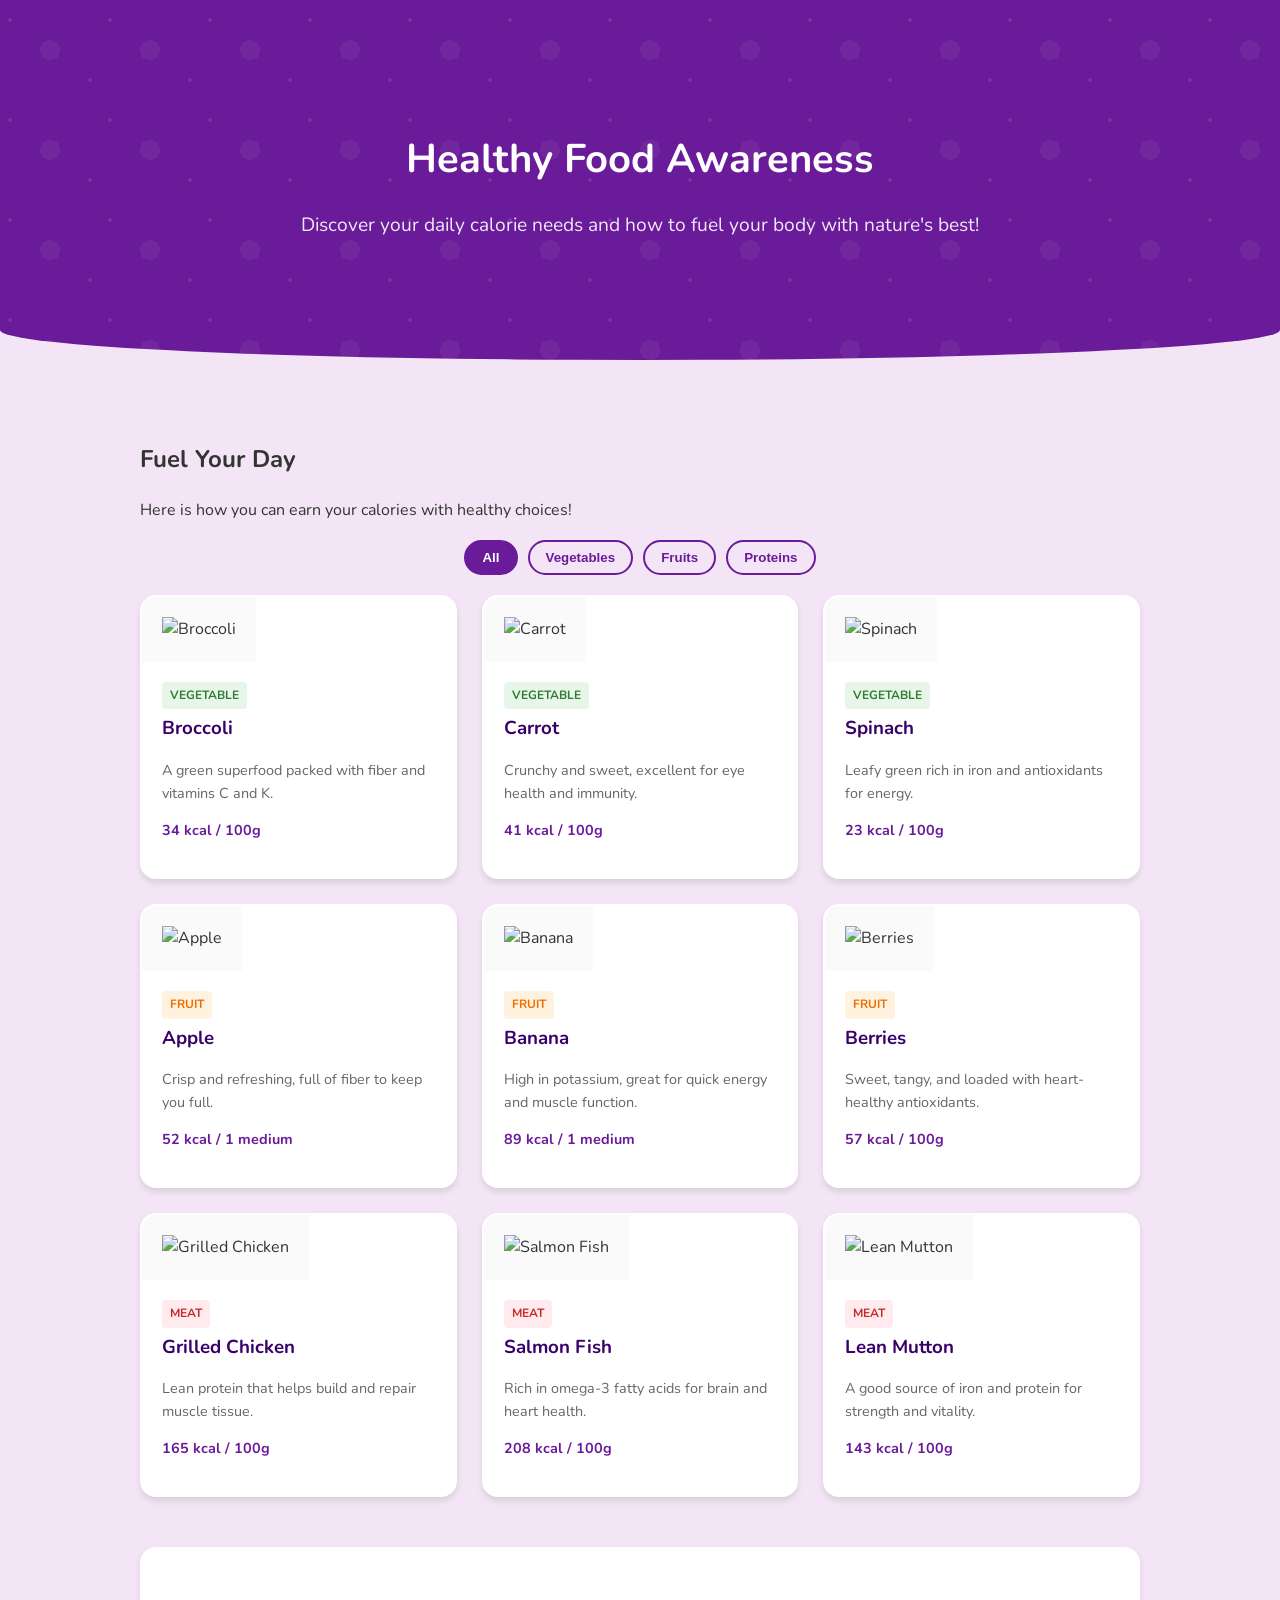
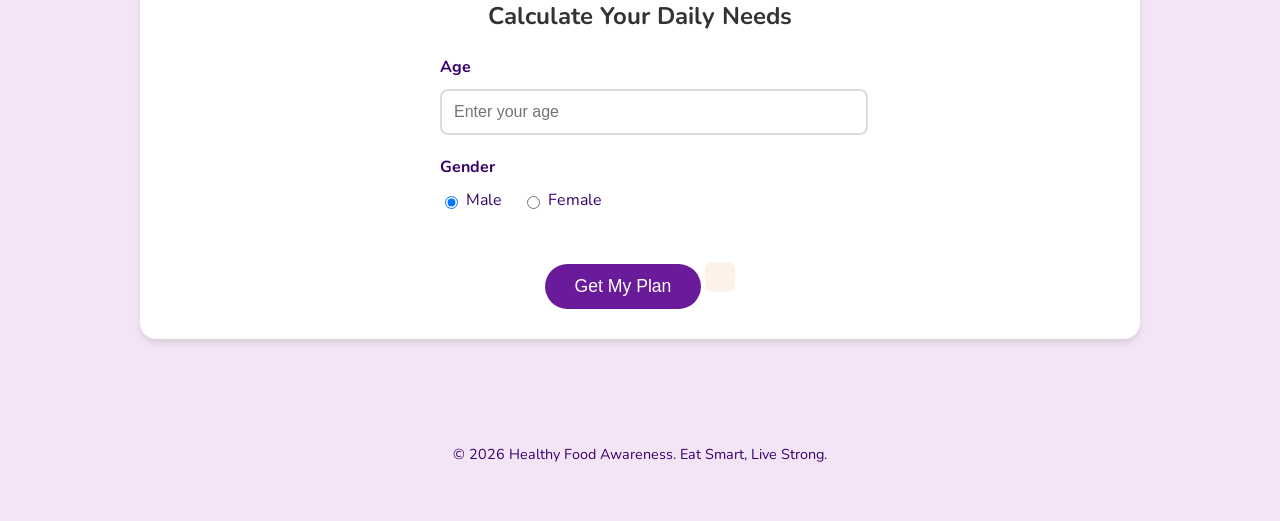
==== index.html @ bdfd3078 "first commit" ====
<!DOCTYPE html>
<html lang="en">

<head>
    <meta charset="UTF-8">
    <meta name="viewport" content="width=device-width, initial-scale=1.0">
    <title>Healthy Food Awareness</title>
    <link rel="stylesheet" href="style.css">
    <link href="https://fonts.googleapis.com/css2?family=Nunito:wght@400;700&display=swap" rel="stylesheet">
</head>

<body>

    <header class="hero">
        <div class="container">
            <h1>Healthy Food Awareness</h1>
            <p>Discover your daily calorie needs and how to fuel your body with nature's best!</p>
        </div>
    </header>

    <main class="container">

        <!-- Food Gallery Section (Awareness First) -->
        <section id="food-gallery">
            <h2>Fuel Your Day</h2>
            <p>Here is how you can earn your calories with healthy choices!</p>

            <div class="tabs">
                <button class="tab-btn active" data-category="all">All</button>
                <button class="tab-btn" data-category="vegetable">Vegetables</button>
                <button class="tab-btn" data-category="fruit">Fruits</button>
                <button class="tab-btn" data-category="meat">Proteins</button>
            </div>

            <div class="food-grid" id="food-grid">
                <!-- Food items will be injected here by JS -->
            </div>
        </section>

        <!-- Calculator Section -->
        <section id="calculator" class="card" style="margin-top: 50px;">
            <h2>Calculate Your Daily Needs</h2>
            <div class="form-group">
                <label for="age">Age</label>
                <input type="number" id="age" placeholder="Enter your age" min="1" max="120">
            </div>
            <div class="form-group">
                <label>Gender</label>
                <div class="gender-options">
                    <label class="radio-label">
                        <input type="radio" name="gender" value="male" checked> Male
                    </label>
                    <label class="radio-label">
                        <input type="radio" name="gender" value="female"> Female
                    </label>
                </div>
            </div>
            <button id="calculate-btn">Get My Plan</button>
            <div id="result-message" class="hidden"></div>
        </section>
    </main>

    <footer>
        <p>&copy; 2026 Healthy Food Awareness. Eat Smart, Live Strong.</p>
    </footer>

    <script src="script.js"></script>
</body>

</html>
---- style.css ----
:root {
    --primary-color: #6A1B9A;
    /* Purple */
    --primary-light: #9c4dcc;
    --primary-dark: #38006b;
    --secondary-color: #FFC107;
    /* Amber for accents */
    --bg-color: #F3E5F5;
    /* Light Purple Mist */
    --white: #ffffff;
    --text-color: #333;
    --card-shadow: 0 4px 6px rgba(0, 0, 0, 0.1);
    --radius: 16px;
}

body {
    font-family: 'Nunito', sans-serif;
    background-color: var(--bg-color);
    color: var(--text-color);
    margin: 0;
    padding: 0;
    line-height: 1.6;
}

.container {
    max-width: 1000px;
    margin: 0 auto;
    padding: 20px;
}

/* Hero Section */
.hero {
    background-color: var(--primary-color);
    background-image:
        radial-gradient(circle at 10% 20%, rgba(255, 255, 255, 0.1) 0%, rgba(255, 255, 255, 0.1) 2px, transparent 2px),
        radial-gradient(circle at 90% 80%, rgba(255, 255, 255, 0.1) 0%, rgba(255, 255, 255, 0.1) 2px, transparent 2px),
        radial-gradient(circle at 50% 50%, rgba(255, 255, 255, 0.05) 0%, rgba(255, 255, 255, 0.05) 10px, transparent 10px);
    background-size: 100px 100px;
    color: var(--white);
    text-align: center;
    padding: 80px 20px;
    border-bottom-left-radius: 50% 30px;
    border-bottom-right-radius: 50% 30px;
    margin-bottom: 40px;
    position: relative;
    overflow: hidden;
}

.hero h1 {
    font-size: 2.5rem;
    margin-bottom: 10px;
}

.hero p {
    font-size: 1.2rem;
    opacity: 0.9;
}

/* Card Styles */
.card {
    background: var(--white);
    padding: 30px;
    border-radius: var(--radius);
    box-shadow: var(--card-shadow);
    margin-bottom: 30px;
    text-align: center;
}

/* Form Styles */
.form-group {
    margin-bottom: 20px;
    text-align: left;
    max-width: 400px;
    margin-left: auto;
    margin-right: auto;
}

label {
    display: block;
    margin-bottom: 8px;
    font-weight: bold;
    color: var(--primary-dark);
}

input[type="number"] {
    width: 100%;
    padding: 12px;
    border: 2px solid #ddd;
    border-radius: 8px;
    font-size: 1rem;
    transition: border-color 0.3s;
}

input[type="number"]:focus {
    border-color: var(--primary-color);
    outline: none;
}

.gender-options {
    display: flex;
    gap: 20px;
    justify-content: flex-start;
}

.radio-label {
    display: flex;
    align-items: center;
    gap: 5px;
    cursor: pointer;
    font-weight: normal;
}

button#calculate-btn {
    background-color: var(--primary-color);
    color: white;
    border: none;
    padding: 12px 30px;
    font-size: 1.1rem;
    border-radius: 30px;
    cursor: pointer;
    transition: transform 0.2s, background-color 0.2s;
}

button#calculate-btn:hover {
    background-color: var(--primary-light);
    transform: scale(1.05);
}

/* Results Section */
#result-message {
    margin-top: 20px;
    font-size: 1.2rem;
    font-weight: bold;
    color: var(--primary-dark);
    padding: 15px;
    background: #fdf2e9;
    /* Light orange tint */
    border-radius: 8px;
    display: inline-block;
}

.hidden {
    display: none;
}

/* Tabs */
.tabs {
    display: flex;
    justify-content: center;
    gap: 10px;
    margin-bottom: 20px;
}

.tab-btn {
    background: transparent;
    border: 2px solid var(--primary-color);
    color: var(--primary-color);
    padding: 8px 16px;
    border-radius: 20px;
    cursor: pointer;
    font-weight: bold;
    transition: all 0.3s;
}

.tab-btn.active,
.tab-btn:hover {
    background: var(--primary-color);
    color: white;
}

/* Food Grid */
.food-grid {
    display: grid;
    grid-template-columns: repeat(auto-fit, minmax(280px, 1fr));
    gap: 25px;
    margin-top: 20px;
}

.food-card {
    background: white;
    border-radius: var(--radius);
    overflow: hidden;
    box-shadow: var(--card-shadow);
    transition: transform 0.3s, box-shadow 0.3s;
    border: 2px solid transparent;
}

.food-card:hover {
    transform: translateY(-8px);
    box-shadow: 0 10px 20px rgba(106, 27, 154, 0.15);
    border-color: var(--primary-light);
}

.food-image {
    width: 100%;
    height: 180px;
    object-fit: contain;
    /* Changed to contain for SVGs */
    background-color: #fafafa;
    padding: 20px;
    /* Add padding for breathing room */
}

.food-info {
    padding: 20px;
    text-align: left;
}

.food-info h3 {
    margin: 0 0 10px 0;
    color: var(--primary-dark);
}

.food-desc {
    font-size: 0.9rem;
    color: #666;
    margin-bottom: 10px;
}

.food-calories {
    font-weight: bold;
    color: var(--primary-color);
    font-size: 0.9rem;
}

.badge {
    display: inline-block;
    padding: 4px 8px;
    border-radius: 4px;
    font-size: 0.75rem;
    text-transform: uppercase;
    font-weight: bold;
    margin-bottom: 5px;
}

.badge.vegetable {
    background: #e8f5e9;
    color: #2e7d32;
}

.badge.fruit {
    background: #fff3e0;
    color: #ef6c00;
}

.badge.meat {
    background: #ffebee;
    color: #c62828;
}

footer {
    text-align: center;
    padding: 40px;
    color: var(--primary-dark);
    font-size: 0.9rem;
}

@media (max-width: 600px) {
    .gender-options {
        flex-direction: column;
        gap: 10px;
    }

    .hero h1 {
        font-size: 2rem;
    }
}
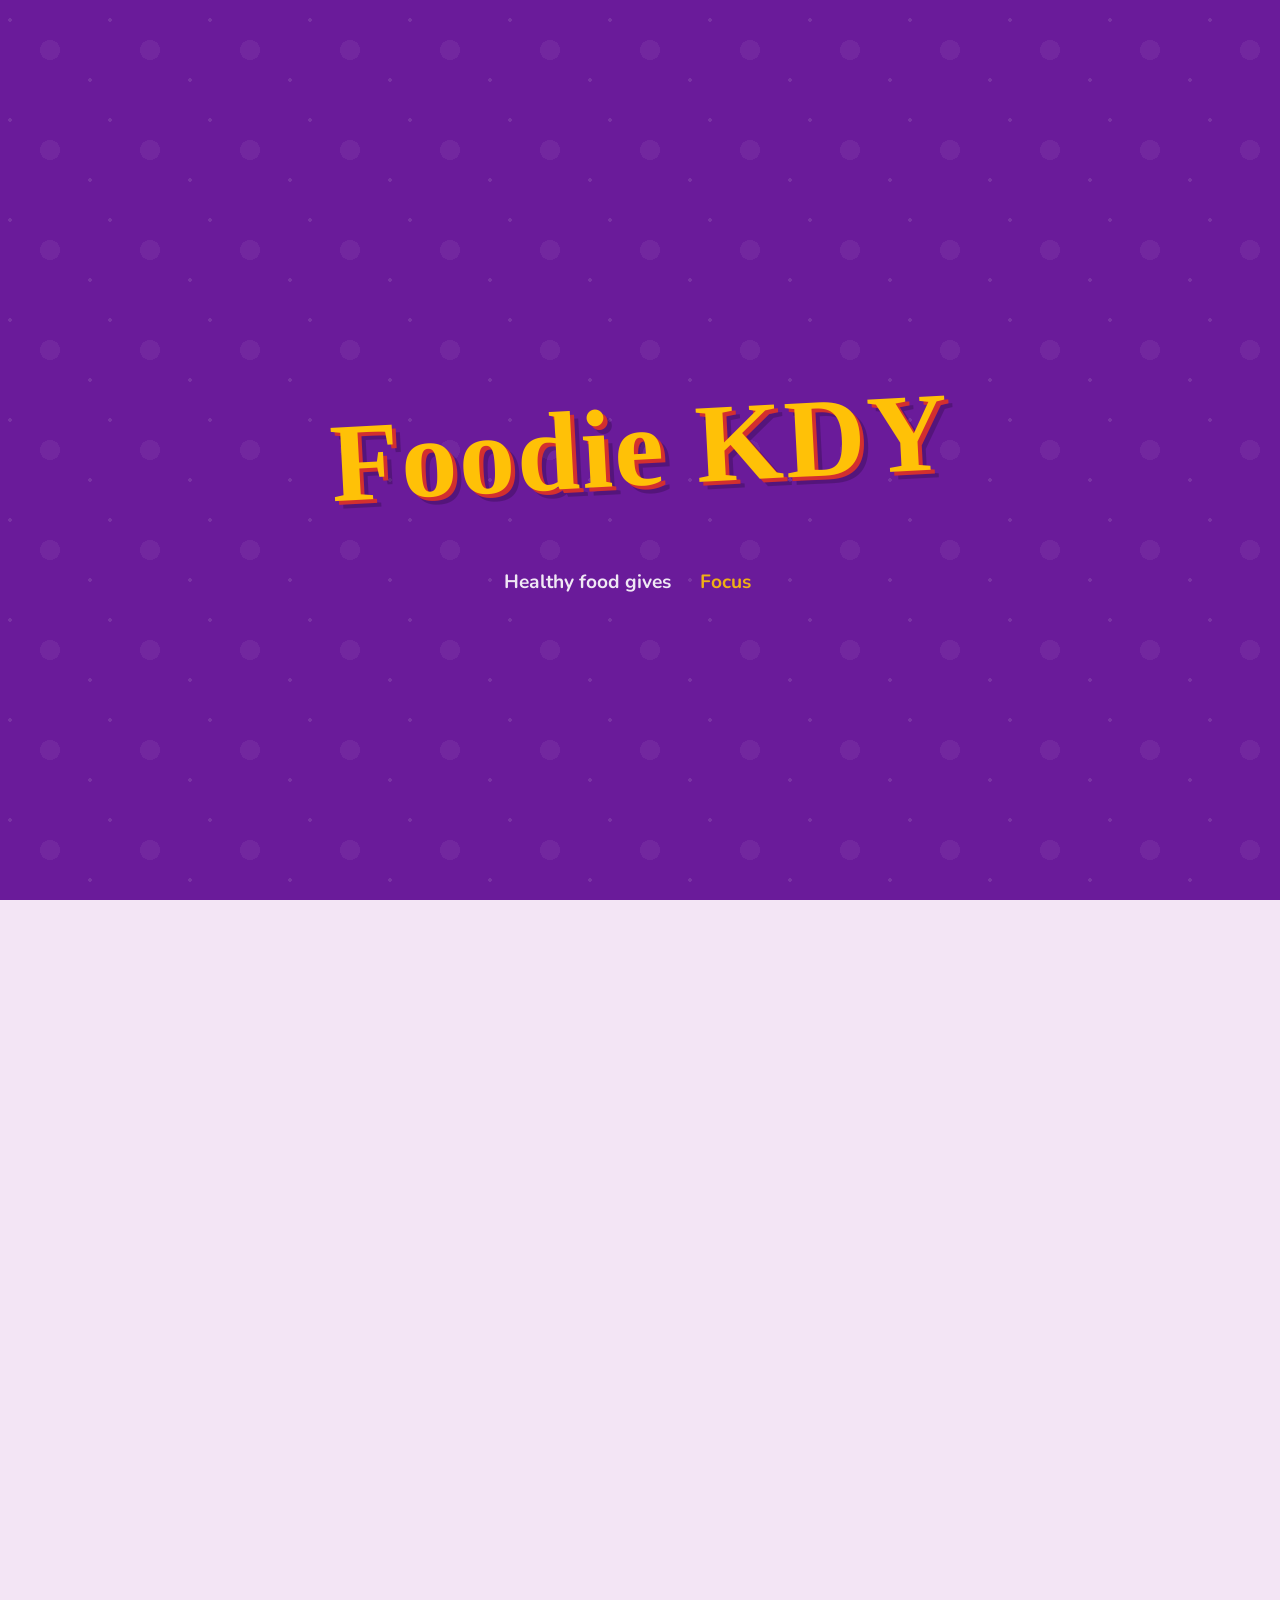
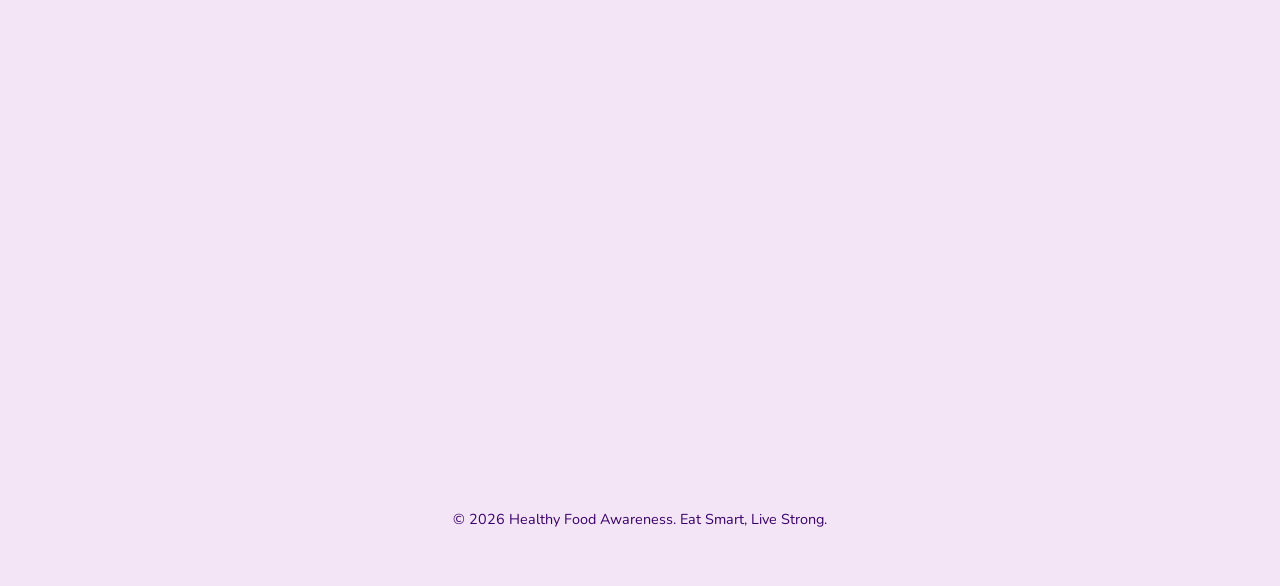
==== commit d5e72c29: "changess" ====
--- a/index.html
+++ b/index.html
@@ -4,26 +4,99 @@
 <head>
     <meta charset="UTF-8">
     <meta name="viewport" content="width=device-width, initial-scale=1.0">
-    <title>Healthy Food Awareness</title>
+    <title>Foodie KDY</title>
     <link rel="stylesheet" href="style.css">
-    <link href="https://fonts.googleapis.com/css2?family=Nunito:wght@400;700&display=swap" rel="stylesheet">
+    <link href="https://fonts.googleapis.com/css2?family=Nunito:wght@400;700&family=Chewy&display=swap"
+        rel="stylesheet">
 </head>
 
 <body>
 
-    <header class="hero">
+    <header class="hero full-screen" id="main-header">
         <div class="container">
-            <h1>Healthy Food Awareness</h1>
-            <p>Discover your daily calorie needs and how to fuel your body with nature's best!</p>
+            <h1 class="logo-text">Foodie KDY</h1>
+            <p class="slogan">Healthy food gives <span id="dynamic-word" class="word-anim">Strength</span></p>
         </div>
     </header>
 
-    <main class="container">
 
-        <!-- Food Gallery Section (Awareness First) -->
-        <section id="food-gallery">
-            <h2>Fuel Your Day</h2>
-            <p>Here is how you can earn your calories with healthy choices!</p>
+    <main class="container hidden-content" id="main-content">
+
+        <!-- Step 1: Awareness Section -->
+        <section id="step-awareness" class="step-section active">
+            <div class="awareness-content">
+                <h2>Why Clean Eating Matters</h2>
+                <div class="info-grid">
+                    <div class="info-card">
+                        <img src="https://cdnjs.cloudflare.com/ajax/libs/twemoji/14.0.2/svg/1f4aa.svg" alt="Strength"
+                            class="info-icon">
+                        <h3>Strength & Energy</h3>
+                        <p>Fuel your body with the right nutrients to stay active and strong throughout the day.</p>
+                    </div>
+                    <div class="info-card">
+                        <img src="https://cdnjs.cloudflare.com/ajax/libs/twemoji/14.0.2/svg/1f9e0.svg" alt="Focus"
+                            class="info-icon">
+                        <h3>Sharp Focus</h3>
+                        <p>Balanced meals improve concentration and brain function.</p>
+                    </div>
+                    <div class="info-card">
+                        <img src="https://cdnjs.cloudflare.com/ajax/libs/twemoji/14.0.2/svg/2764.svg" alt="Health"
+                            class="info-icon">
+                        <h3>Long-term Health</h3>
+                        <p>Prevent chronic diseases and boost your immune system with natural foods.</p>
+                    </div>
+                </div>
+                <div class="video-container">
+                    <iframe width="560" height="315" src="https://www.youtube.com/embed/RE5tvaveVak"
+                        title="Healthy Food Awareness Video" frameborder="0"
+                        allow="accelerometer; autoplay; clipboard-write; encrypted-media; gyroscope; picture-in-picture"
+                        allowfullscreen></iframe>
+                </div>
+
+                <div class="action-area">
+                    <p class="cta-text">Ready to find out what your body needs?</p>
+                    <button class="nav-btn next-btn" data-next="step-calculator">Start My Journey</button>
+                </div>
+            </div>
+        </section>
+
+        <!-- Step 2: Calculator Section -->
+        <section id="step-calculator" class="step-section hidden-step">
+            <div class="card calculator-card">
+                <h2>Step 2: Calculate Your Daily Needs</h2>
+                <p>Let's find out how many calories you need to maintain your energy.</p>
+                <div class="form-group">
+                    <label for="age">Age</label>
+                    <input type="number" id="age" placeholder="Enter your age" min="1" max="120">
+                </div>
+                <div class="form-group">
+                    <label>Gender</label>
+                    <div class="gender-options">
+                        <label class="radio-label">
+                            <input type="radio" name="gender" value="male" checked> Male
+                        </label>
+                        <label class="radio-label">
+                            <input type="radio" name="gender" value="female"> Female
+                        </label>
+                    </div>
+                </div>
+                <button id="calculate-btn" class="action-btn">Calculate</button>
+                <div id="result-message" class="hidden"></div>
+
+                <div class="nav-actions">
+                    <button class="nav-btn back-btn" data-back="step-awareness">Back</button>
+                    <button class="nav-btn next-btn hidden" id="btn-to-food" data-next="step-food">See Recommended
+                        Foods</button>
+                </div>
+            </div>
+        </section>
+
+        <!-- Step 3: Food Gallery Section -->
+        <section id="step-food" class="step-section hidden-step">
+            <div class="gallery-header">
+                <h2>Your Fuel Sources</h2>
+                <p>Here is how you can earn your calories with healthy choices!</p>
+            </div>
 
             <div class="tabs">
                 <button class="tab-btn active" data-category="all">All</button>
@@ -35,29 +108,13 @@
             <div class="food-grid" id="food-grid">
                 <!-- Food items will be injected here by JS -->
             </div>
+
+            <div class="nav-actions" style="margin-top: 30px;">
+                <button class="nav-btn back-btn" data-back="step-calculator">Back to Calculator</button>
+                <button class="nav-btn home-btn" onclick="location.reload()">Start Over</button>
+            </div>
         </section>
 
-        <!-- Calculator Section -->
-        <section id="calculator" class="card" style="margin-top: 50px;">
-            <h2>Calculate Your Daily Needs</h2>
-            <div class="form-group">
-                <label for="age">Age</label>
-                <input type="number" id="age" placeholder="Enter your age" min="1" max="120">
-            </div>
-            <div class="form-group">
-                <label>Gender</label>
-                <div class="gender-options">
-                    <label class="radio-label">
-                        <input type="radio" name="gender" value="male" checked> Male
-                    </label>
-                    <label class="radio-label">
-                        <input type="radio" name="gender" value="female"> Female
-                    </label>
-                </div>
-            </div>
-            <button id="calculate-btn">Get My Plan</button>
-            <div id="result-message" class="hidden"></div>
-        </section>
     </main>
 
     <footer>
--- a/style.css
+++ b/style.css
@@ -44,12 +44,99 @@
     margin-bottom: 40px;
     position: relative;
     overflow: hidden;
-}
-
-.hero h1 {
-    font-size: 2.5rem;
+    transition: all 1s ease-in-out;
+}
+
+.hero.full-screen {
+    height: 100vh;
+    padding: 0;
+    margin: 0;
+    border-radius: 0;
+    display: flex;
+    flex-direction: column;
+    justify-content: center;
+    align-items: center;
+    z-index: 1000;
+}
+
+.hidden-content {
+    opacity: 0;
+    transform: translateY(50px);
+    transition: opacity 1s ease, transform 1s ease;
+    pointer-events: none;
+}
+
+.hidden-content.visible {
+    opacity: 1;
+    transform: translateY(0);
+    pointer-events: all;
+}
+
+.hero h1.logo-text {
+    font-family: 'Chewy', cursive;
+    font-size: 5rem;
     margin-bottom: 10px;
-}
+    color: #FFC107;
+    /* Cheese/Bun color */
+    text-shadow:
+        4px 4px 0px #d32f2f,
+        /* Ketchup shadow */
+        8px 8px 0px rgba(0, 0, 0, 0.2);
+    transform: rotate(-3deg);
+    display: inline-block;
+    letter-spacing: 2px;
+    transition: font-size 1s ease;
+}
+
+.hero.full-screen h1.logo-text {
+    font-size: 7rem;
+}
+
+.slogan {
+    font-size: 1.5rem;
+    font-weight: bold;
+}
+
+/* Video Container */
+.video-container {
+    position: relative;
+    padding-bottom: 56.25%;
+    /* 16:9 */
+    height: 0;
+    overflow: hidden;
+    max-width: 800px;
+    margin: 30px auto;
+    border-radius: 20px;
+    border: 8px solid #FFC107;
+    box-shadow: 0 10px 0 #FFA000;
+    background: #000;
+}
+
+.video-container iframe {
+    position: absolute;
+    top: 0;
+    left: 0;
+    width: 100%;
+    height: 100%;
+}
+
+.word-anim {
+    color: var(--secondary-color);
+    display: inline-block;
+    min-width: 100px;
+    transition: transform 0.3s ease, opacity 0.3s ease;
+}
+
+.scale-up {
+    transform: scale(1.2);
+    opacity: 1;
+}
+
+.fade-out {
+    opacity: 0;
+    transform: translateY(10px);
+}
+
 
 .hero p {
     font-size: 1.2rem;
@@ -264,4 +351,119 @@
     .hero h1 {
         font-size: 2rem;
     }
+}
+
+/* Wizard Steps */
+.step-section {
+    display: none;
+    animation: fadeIn 0.5s ease;
+}
+
+.step-section.active {
+    display: block;
+}
+
+@keyframes fadeIn {
+    from {
+        opacity: 0;
+        transform: translateY(10px);
+    }
+
+    to {
+        opacity: 1;
+        transform: translateY(0);
+    }
+}
+
+/* Awareness Section */
+.awareness-content {
+    text-align: center;
+    padding: 20px;
+}
+
+.info-grid {
+    display: grid;
+    grid-template-columns: repeat(auto-fit, minmax(250px, 1fr));
+    gap: 30px;
+    margin: 40px 0;
+}
+
+.info-card {
+    background: var(--white);
+    padding: 30px;
+    border-radius: var(--radius);
+    box-shadow: var(--card-shadow);
+    transition: transform 0.3s;
+}
+
+.info-card:hover {
+    transform: translateY(-5px);
+}
+
+.info-icon {
+    width: 60px;
+    height: 60px;
+    margin-bottom: 20px;
+}
+
+.info-card h3 {
+    color: var(--primary-color);
+    margin-bottom: 15px;
+}
+
+/* Navigation Buttons */
+.nav-actions {
+    display: flex;
+    justify-content: center;
+    gap: 20px;
+    margin-top: 30px;
+}
+
+.nav-btn,
+.action-btn {
+    padding: 12px 30px;
+    font-size: 1.1rem;
+    border-radius: 30px;
+    cursor: pointer;
+    border: none;
+    transition: all 0.3s;
+    font-weight: bold;
+}
+
+.next-btn,
+.action-btn {
+    background-color: var(--primary-color);
+    color: white;
+}
+
+.next-btn:hover,
+.action-btn:hover {
+    background-color: var(--primary-light);
+    transform: scale(1.05);
+}
+
+.back-btn {
+    background-color: transparent;
+    color: var(--primary-color);
+    border: 2px solid var(--primary-color);
+}
+
+.back-btn:hover {
+    background-color: var(--primary-color);
+    color: white;
+}
+
+.home-btn {
+    background-color: var(--secondary-color);
+    color: var(--primary-dark);
+}
+
+.hidden {
+    display: none !important;
+}
+
+/* Center Calculator */
+.calculator-card {
+    max-width: 600px;
+    margin: 0 auto;
 }
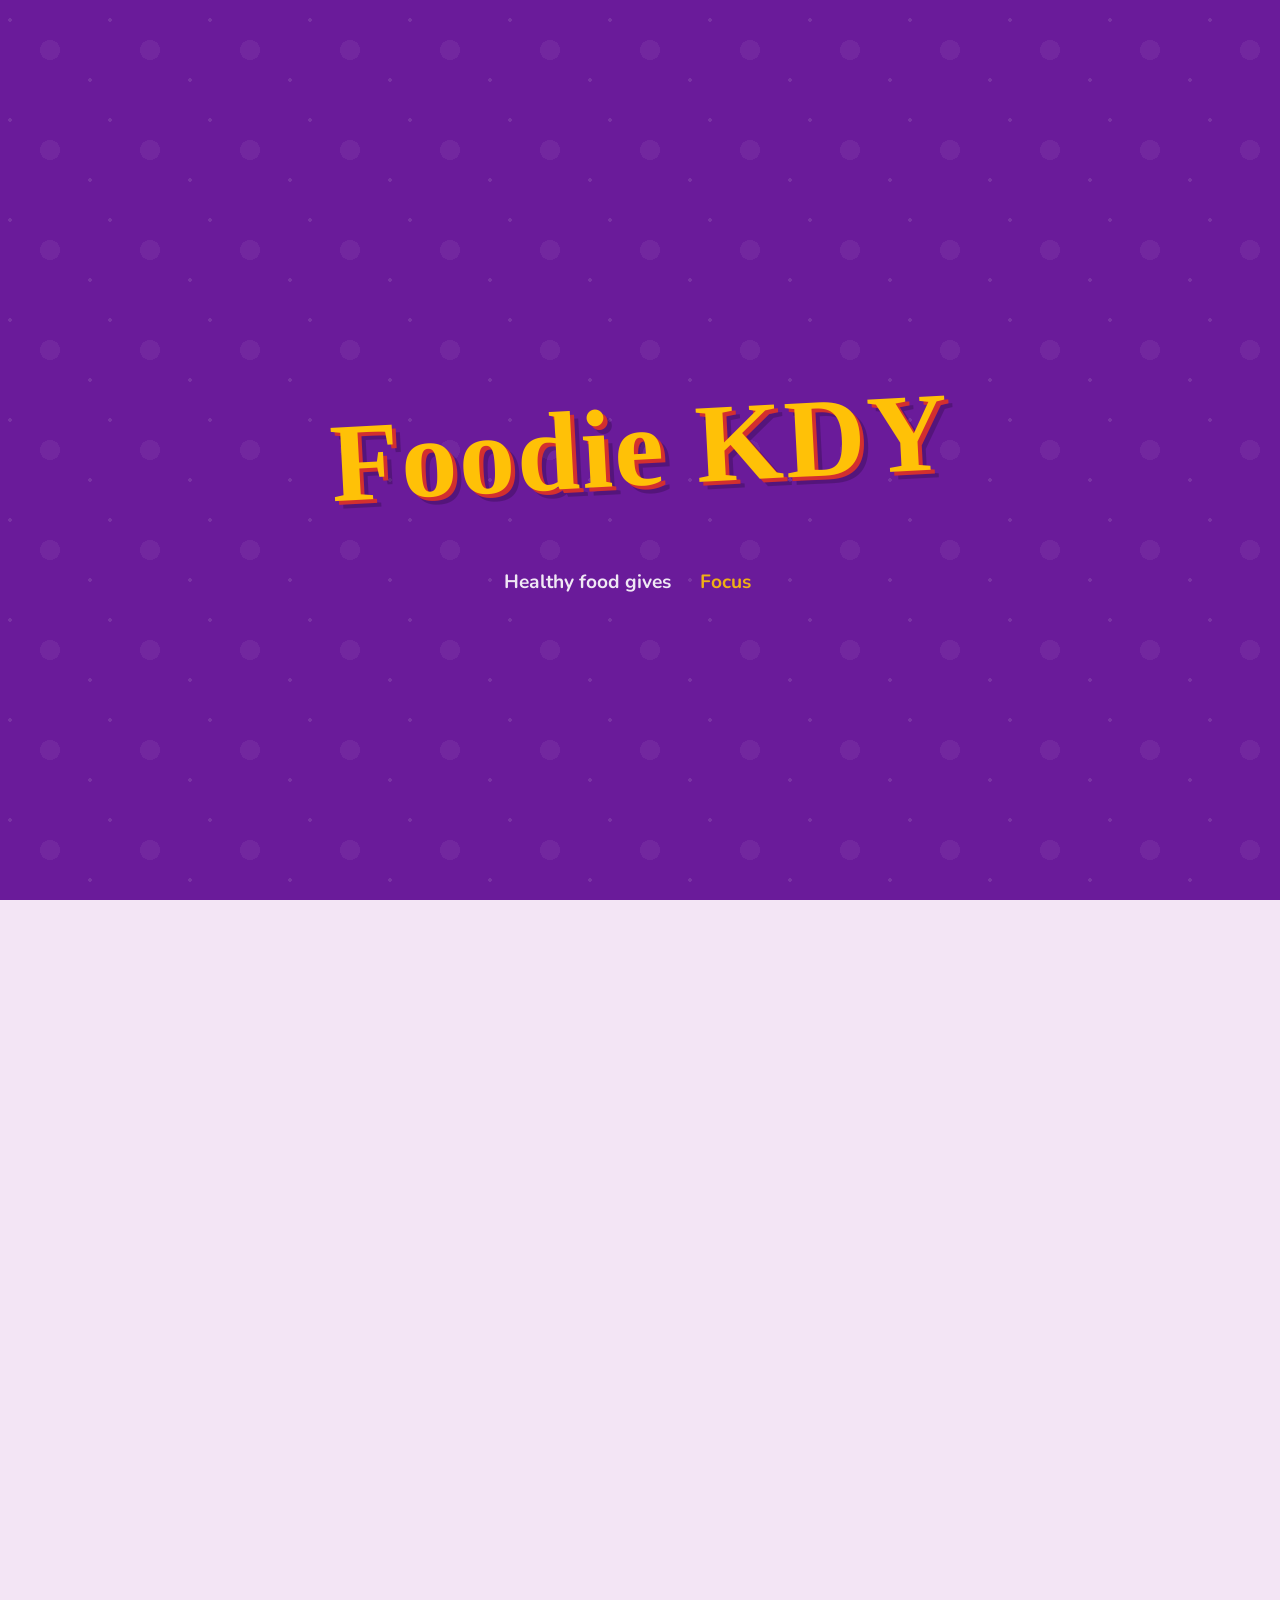
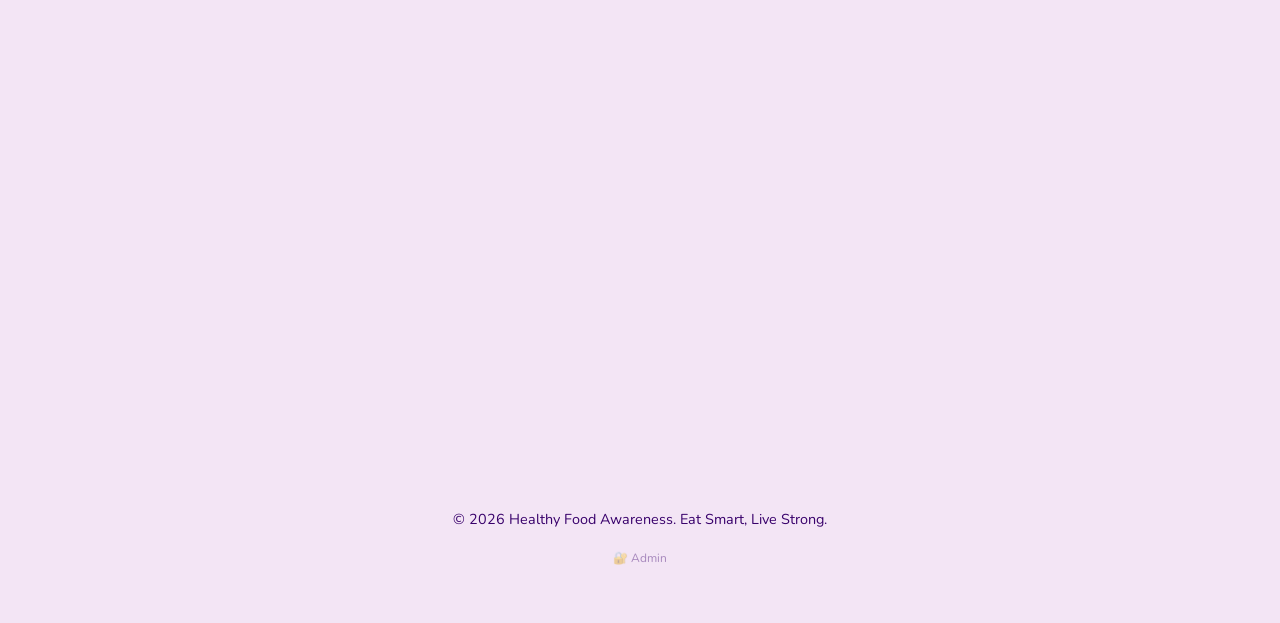
==== commit df7db35d: "database added" ====
--- a/index.html
+++ b/index.html
@@ -119,7 +119,14 @@
 
     <footer>
         <p>&copy; 2026 Healthy Food Awareness. Eat Smart, Live Strong.</p>
+        <p style="margin-top: 8px;"><a href="admin.html"
+                style="color: inherit; opacity: 0.4; font-size: 0.75rem; text-decoration: none;">🔐 Admin</a></p>
     </footer>
+
+    <!-- Firebase SDK -->
+    <script src="https://www.gstatic.com/firebasejs/9.23.0/firebase-app-compat.js"></script>
+    <script src="https://www.gstatic.com/firebasejs/9.23.0/firebase-database-compat.js"></script>
+    <script src="firebase-config.js"></script>
 
     <script src="script.js"></script>
 </body>
